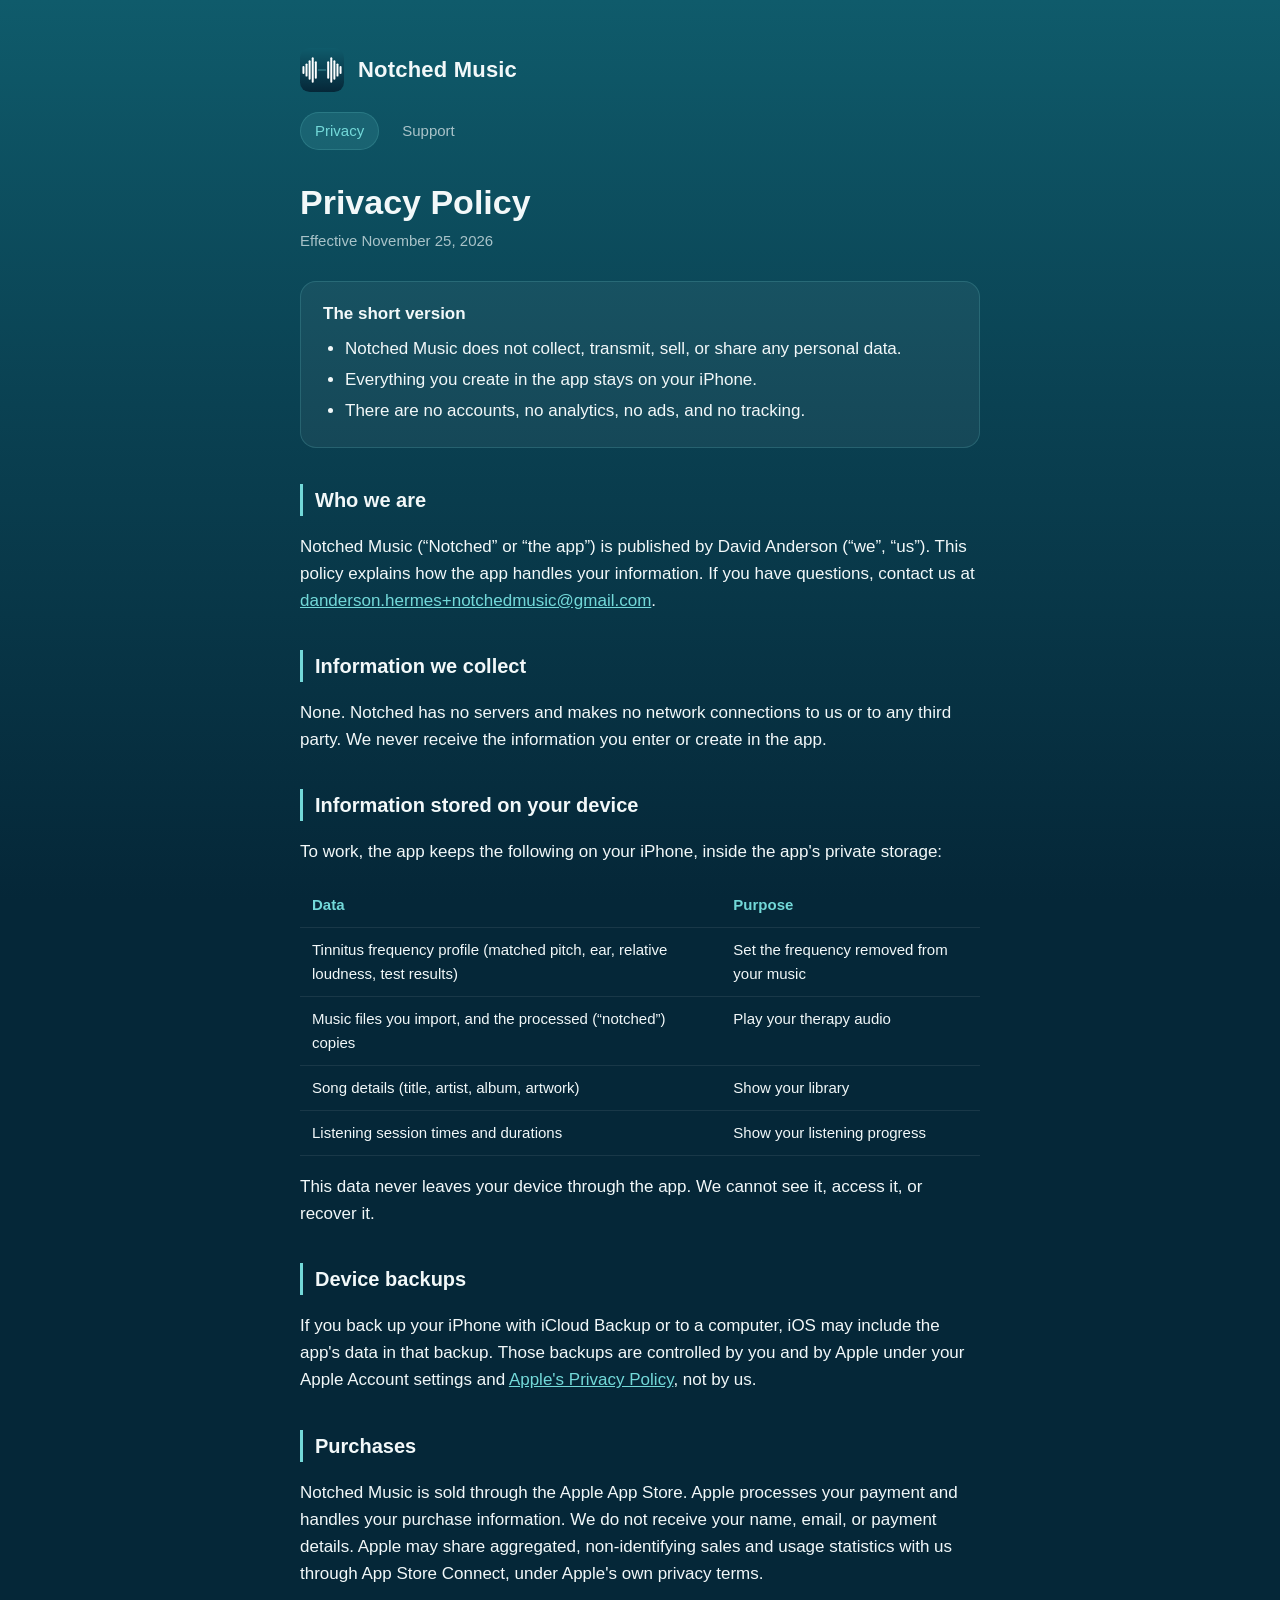
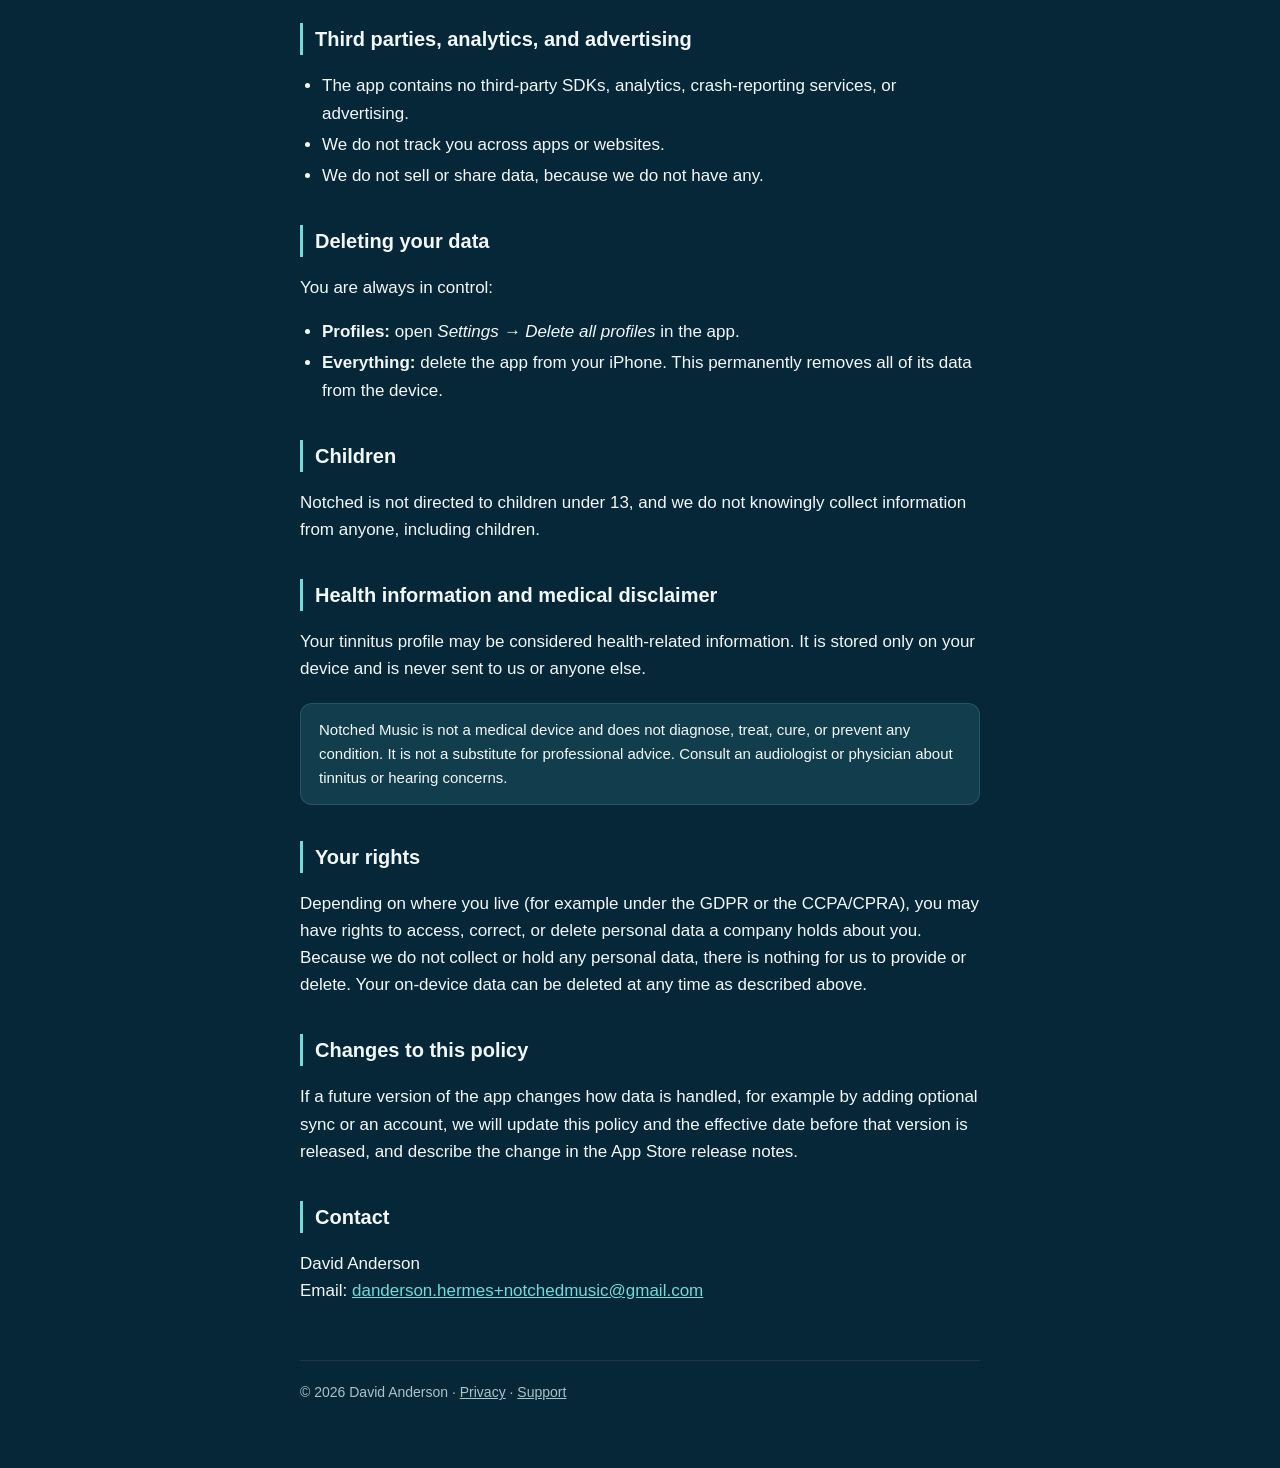
==== privacy.html @ 1ba59d63 "Add Notched Music privacy policy and support pages Co-Authored-By: Claude Opus 5.5 <noreply@anthropi" ====
<!doctype html>
<html lang="en">
<head>
  <meta charset="utf-8">
  <meta name="viewport" content="width=device-width, initial-scale=1">
  <title>Notched Music Privacy</title>
  <meta name="description" content="Privacy policy for the Notched Music iOS app. Notched does not collect, transmit, or sell any personal data.">
  <meta name="theme-color" content="#0f5b6b">
  <link rel="icon" href="logo.svg" type="image/svg+xml">
  <link rel="stylesheet" href="style.css">
</head>
<body>
  <div class="wrap">
    <header class="brand">
      <img class="logo" src="logo.svg" alt="">
      <a class="brand-name" href="index.html">Notched Music</a>
    </header>
    <nav class="tabs" aria-label="Pages">
      <a href="privacy.html" aria-current="page">Privacy</a>
      <a href="support.html">Support</a>
    </nav>

    <main>
      <h1>Privacy Policy</h1>
      <p class="meta">Effective November 25, 2026</p>

      <div class="summary">
        <p><strong>The short version</strong></p>
        <ul>
          <li>Notched Music does not collect, transmit, sell, or share any personal data.</li>
          <li>Everything you create in the app stays on your iPhone.</li>
          <li>There are no accounts, no analytics, no ads, and no tracking.</li>
        </ul>
      </div>

      <h2>Who we are</h2>
      <p>Notched Music (“Notched” or “the app”) is published by David Anderson (“we”, “us”). This policy explains how the app handles your information. If you have questions, contact us at <a href="mailto:danderson.hermes+notchedmusic@gmail.com">danderson.hermes+notchedmusic@gmail.com</a>.</p>

      <h2>Information we collect</h2>
      <p>None. Notched has no servers and makes no network connections to us or to any third party. We never receive the information you enter or create in the app.</p>

      <h2>Information stored on your device</h2>
      <p>To work, the app keeps the following on your iPhone, inside the app's private storage:</p>
      <table>
        <thead>
          <tr><th>Data</th><th>Purpose</th></tr>
        </thead>
        <tbody>
          <tr><td>Tinnitus frequency profile (matched pitch, ear, relative loudness, test results)</td><td>Set the frequency removed from your music</td></tr>
          <tr><td>Music files you import, and the processed (“notched”) copies</td><td>Play your therapy audio</td></tr>
          <tr><td>Song details (title, artist, album, artwork)</td><td>Show your library</td></tr>
          <tr><td>Listening session times and durations</td><td>Show your listening progress</td></tr>
        </tbody>
      </table>
      <p>This data never leaves your device through the app. We cannot see it, access it, or recover it.</p>

      <h2>Device backups</h2>
      <p>If you back up your iPhone with iCloud Backup or to a computer, iOS may include the app's data in that backup. Those backups are controlled by you and by Apple under your Apple Account settings and <a href="https://www.apple.com/legal/privacy/">Apple's Privacy Policy</a>, not by us.</p>

      <h2>Purchases</h2>
      <p>Notched Music is sold through the Apple App Store. Apple processes your payment and handles your purchase information. We do not receive your name, email, or payment details. Apple may share aggregated, non-identifying sales and usage statistics with us through App Store Connect, under Apple's own privacy terms.</p>

      <h2>Third parties, analytics, and advertising</h2>
      <ul>
        <li>The app contains no third-party SDKs, analytics, crash-reporting services, or advertising.</li>
        <li>We do not track you across apps or websites.</li>
        <li>We do not sell or share data, because we do not have any.</li>
      </ul>

      <h2>Deleting your data</h2>
      <p>You are always in control:</p>
      <ul>
        <li><strong>Profiles:</strong> open <em>Settings → Delete all profiles</em> in the app.</li>
        <li><strong>Everything:</strong> delete the app from your iPhone. This permanently removes all of its data from the device.</li>
      </ul>

      <h2>Children</h2>
      <p>Notched is not directed to children under 13, and we do not knowingly collect information from anyone, including children.</p>

      <h2>Health information and medical disclaimer</h2>
      <p>Your tinnitus profile may be considered health-related information. It is stored only on your device and is never sent to us or anyone else.</p>
      <div class="notice">Notched Music is not a medical device and does not diagnose, treat, cure, or prevent any condition. It is not a substitute for professional advice. Consult an audiologist or physician about tinnitus or hearing concerns.</div>

      <h2>Your rights</h2>
      <p>Depending on where you live (for example under the GDPR or the CCPA/CPRA), you may have rights to access, correct, or delete personal data a company holds about you. Because we do not collect or hold any personal data, there is nothing for us to provide or delete. Your on-device data can be deleted at any time as described above.</p>

      <h2>Changes to this policy</h2>
      <p>If a future version of the app changes how data is handled, for example by adding optional sync or an account, we will update this policy and the effective date before that version is released, and describe the change in the App Store release notes.</p>

      <h2>Contact</h2>
      <p>David Anderson<br>
      Email: <a href="mailto:danderson.hermes+notchedmusic@gmail.com">danderson.hermes+notchedmusic@gmail.com</a></p>
    </main>

    <footer>
      © 2026 David Anderson · <a href="privacy.html">Privacy</a> · <a href="support.html">Support</a>
    </footer>
  </div>
</body>
</html>
---- style.css ----
/* Notch: privacy & support pages. Colors sampled from the app icon. */
:root {
  --bg-top: #0f5b6b;
  --bg-mid: #0a4152;
  --bg-bottom: #052738;
  --card: rgba(255, 255, 255, 0.05);
  --card-border: rgba(115, 217, 217, 0.18);
  --text: #f2f8f9;
  --text-muted: #a9c3c9;
  --accent: #73d9d9;
  --accent-soft: rgba(115, 217, 217, 0.12);
  color-scheme: dark;
}

* { box-sizing: border-box; }

html { background: var(--bg-bottom); }

body {
  margin: 0;
  min-height: 100vh;
  background: linear-gradient(180deg, var(--bg-top) 0%, var(--bg-mid) 45%, var(--bg-bottom) 100%) fixed;
  color: var(--text);
  font: 17px/1.6 -apple-system, BlinkMacSystemFont, "SF Pro Text", "Segoe UI", Roboto, Helvetica, Arial, sans-serif;
  -webkit-font-smoothing: antialiased;
}

.wrap {
  max-width: 720px;
  margin: 0 auto;
  padding: 48px 20px 64px;
}

header.brand {
  display: flex;
  align-items: center;
  gap: 14px;
  margin-bottom: 8px;
}

.logo { width: 44px; height: 44px; flex: none; }

.brand-name {
  font-size: 22px;
  font-weight: 700;
  letter-spacing: 0.2px;
  text-decoration: none;
  color: var(--text);
}

nav.tabs {
  display: flex;
  gap: 8px;
  margin: 20px 0 32px;
}

nav.tabs a {
  padding: 6px 14px;
  border-radius: 999px;
  color: var(--text-muted);
  text-decoration: none;
  font-size: 15px;
  border: 1px solid transparent;
}

nav.tabs a:hover { color: var(--text); }

nav.tabs a[aria-current="page"] {
  color: var(--accent);
  background: var(--accent-soft);
  border-color: var(--card-border);
}

h1 {
  font-size: 34px;
  line-height: 1.2;
  margin: 0 0 6px;
}

.meta {
  color: var(--text-muted);
  font-size: 15px;
  margin: 0 0 28px;
}

h2 {
  font-size: 20px;
  margin: 36px 0 10px;
  padding-left: 12px;
  border-left: 3px solid var(--accent);
}

h3 { font-size: 17px; margin: 22px 0 6px; }

p, li { color: var(--text); }
ul { padding-left: 22px; }
li { margin: 4px 0; }

a { color: var(--accent); }

.summary {
  background: var(--card);
  border: 1px solid var(--card-border);
  border-radius: 16px;
  padding: 18px 22px;
  margin: 8px 0 8px;
}

.summary p { margin: 0 0 8px; }
.summary ul { margin: 0; }

.notice {
  background: var(--accent-soft);
  border: 1px solid var(--card-border);
  border-radius: 12px;
  padding: 14px 18px;
  margin: 20px 0;
  font-size: 15px;
}

table {
  width: 100%;
  border-collapse: collapse;
  margin: 12px 0;
  font-size: 15px;
}

th, td {
  text-align: left;
  vertical-align: top;
  padding: 10px 12px;
  border-bottom: 1px solid rgba(255, 255, 255, 0.08);
}

th { color: var(--accent); font-weight: 600; }

details {
  background: var(--card);
  border: 1px solid var(--card-border);
  border-radius: 12px;
  padding: 12px 18px;
  margin: 10px 0;
}

summary {
  cursor: pointer;
  font-weight: 600;
  list-style-position: outside;
}

details[open] summary { margin-bottom: 8px; }

.cta {
  display: inline-block;
  padding: 12px 22px;
  border-radius: 12px;
  background: var(--accent);
  color: var(--bg-bottom);
  font-weight: 700;
  text-decoration: none;
  margin: 6px 0 4px;
}

.cards {
  display: grid;
  grid-template-columns: repeat(auto-fit, minmax(240px, 1fr));
  gap: 14px;
  margin-top: 24px;
}

.cards a {
  display: block;
  background: var(--card);
  border: 1px solid var(--card-border);
  border-radius: 16px;
  padding: 20px;
  text-decoration: none;
  color: var(--text);
}

.cards a:hover { border-color: var(--accent); }
.cards strong { display: block; color: var(--accent); margin-bottom: 4px; font-size: 18px; }
.cards span { color: var(--text-muted); font-size: 15px; }

footer {
  margin-top: 56px;
  padding-top: 20px;
  border-top: 1px solid rgba(255, 255, 255, 0.08);
  color: var(--text-muted);
  font-size: 14px;
}

footer a { color: var(--text-muted); }

@media (max-width: 520px) {
  .wrap { padding: 32px 16px 48px; }
  h1 { font-size: 28px; }
  th, td { padding: 8px 6px; }
}
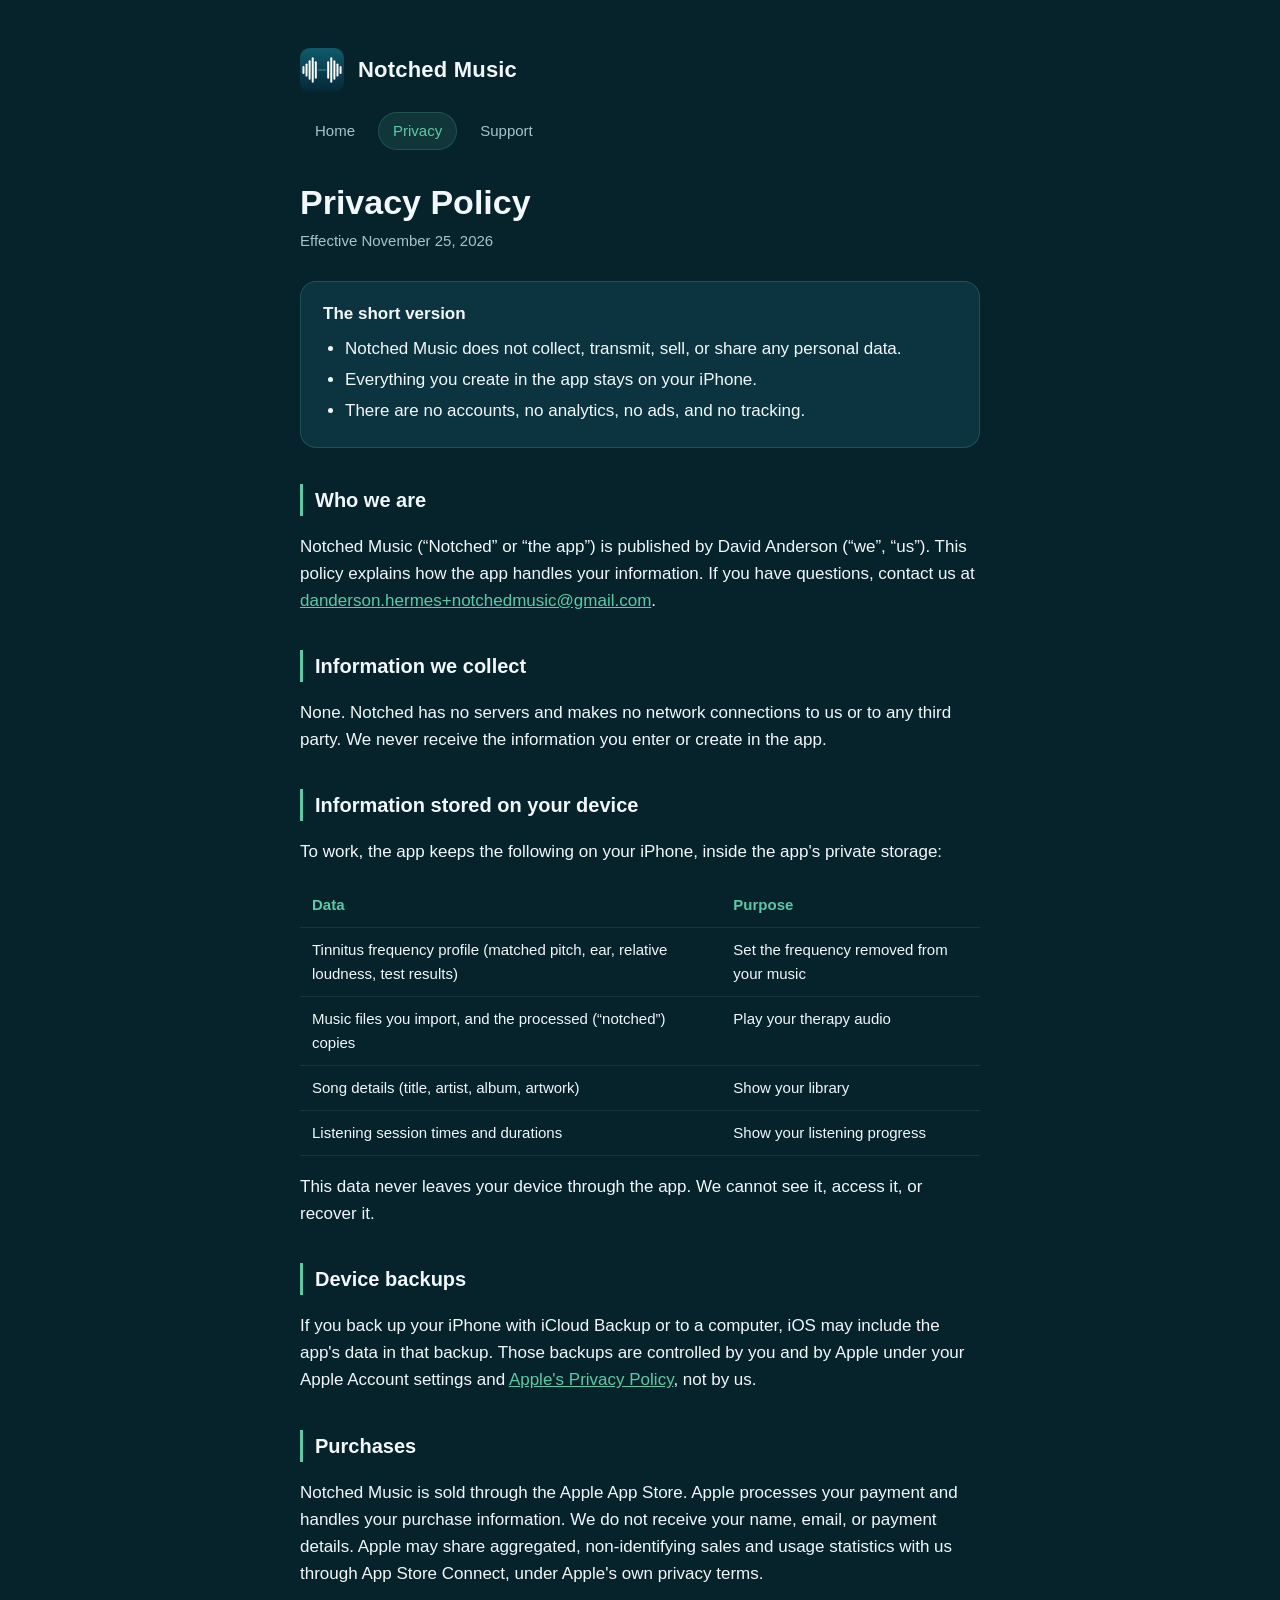
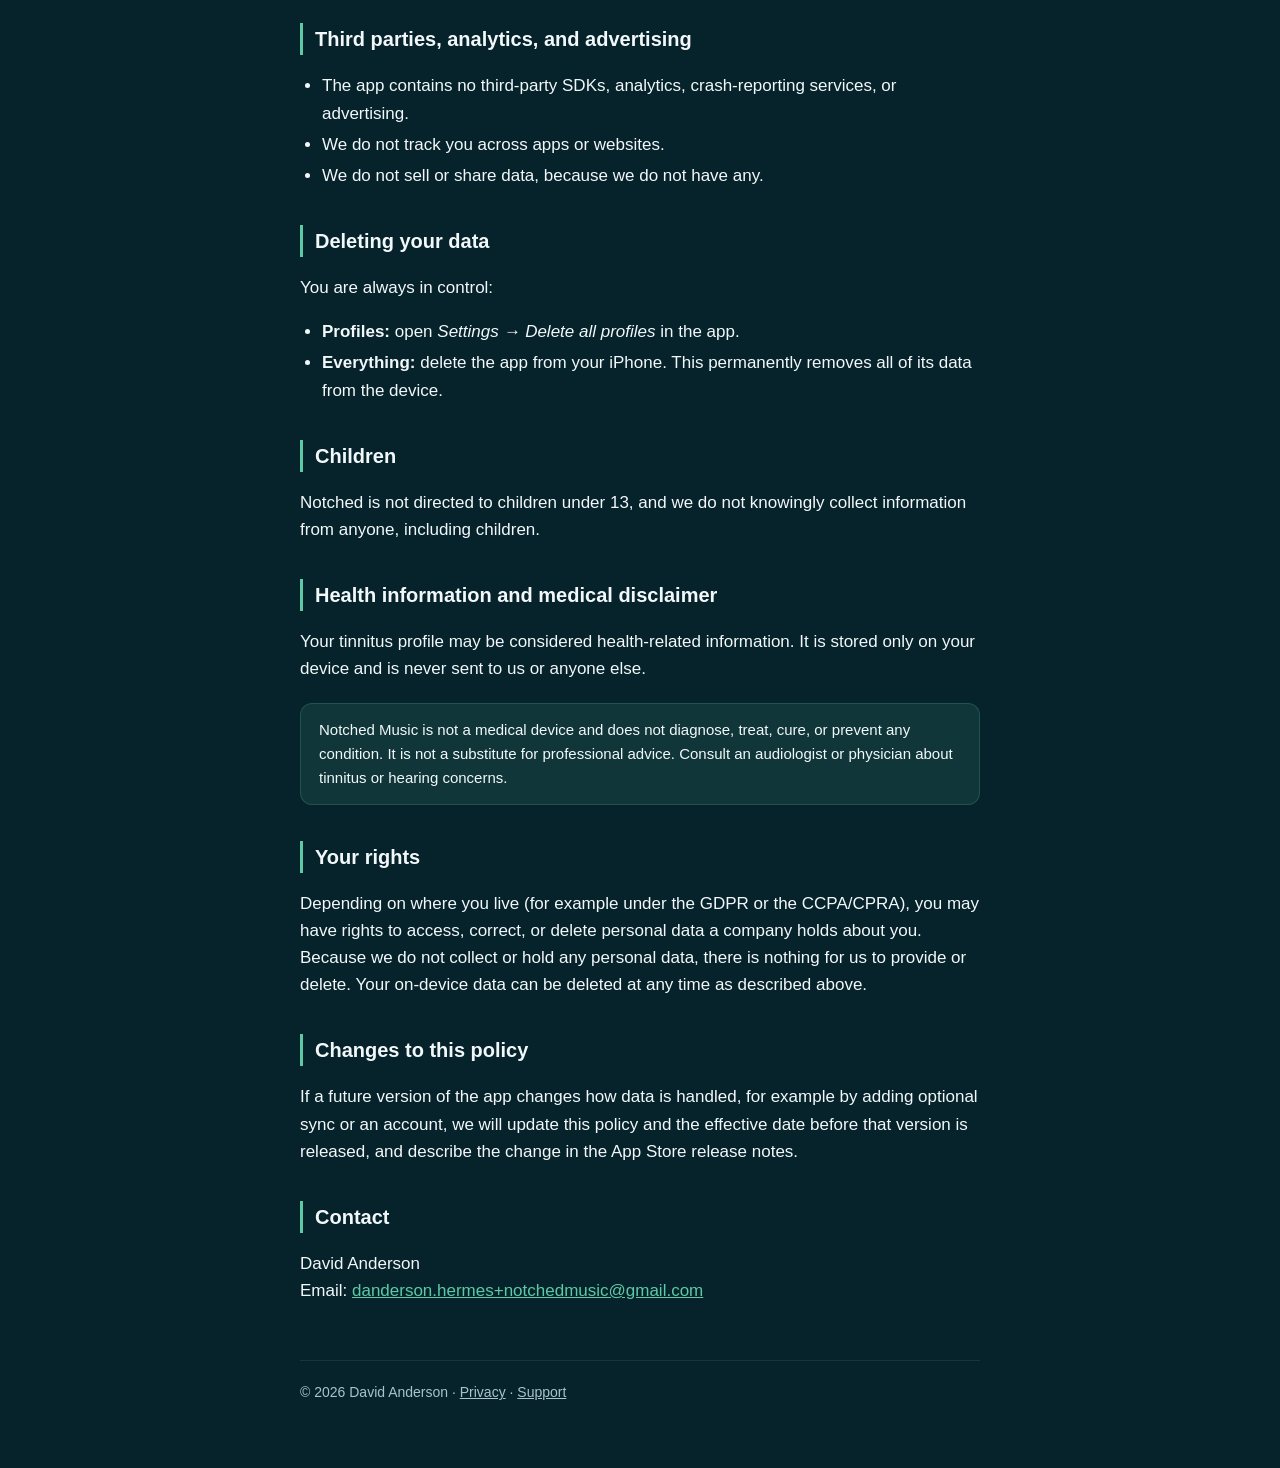
==== commit 76d6c33f: "Add How it works and About the science to home page Science content mirrors the app's About the scie" ====
--- a/privacy.html
+++ b/privacy.html
@@ -5,7 +5,7 @@
   <meta name="viewport" content="width=device-width, initial-scale=1">
   <title>Notched Music Privacy</title>
   <meta name="description" content="Privacy policy for the Notched Music iOS app. Notched does not collect, transmit, or sell any personal data.">
-  <meta name="theme-color" content="#0f5b6b">
+  <meta name="theme-color" content="#06222b">
   <link rel="icon" href="logo.svg" type="image/svg+xml">
   <link rel="stylesheet" href="style.css">
 </head>
@@ -16,6 +16,7 @@
       <a class="brand-name" href="index.html">Notched Music</a>
     </header>
     <nav class="tabs" aria-label="Pages">
+      <a href="index.html">Home</a>
       <a href="privacy.html" aria-current="page">Privacy</a>
       <a href="support.html">Support</a>
     </nav>
--- a/style.css
+++ b/style.css
@@ -1,25 +1,25 @@
 /* Notch: privacy & support pages. Colors sampled from the app icon. */
 :root {
-  --bg-top: #0f5b6b;
-  --bg-mid: #0a4152;
-  --bg-bottom: #052738;
-  --card: rgba(255, 255, 255, 0.05);
-  --card-border: rgba(115, 217, 217, 0.18);
+  /* Matches NotchApp/App/Theme.swift ("Deep teal"). */
+  --bg: #06222b;
+  --surface: #0c3440;
+  --card-border: rgba(93, 202, 165, 0.20);
   --text: #f2f8f9;
   --text-muted: #a9c3c9;
-  --accent: #73d9d9;
-  --accent-soft: rgba(115, 217, 217, 0.12);
+  --accent: #5dcaa5;
+  --on-accent: #04342c;
+  --accent-soft: rgba(93, 202, 165, 0.12);
   color-scheme: dark;
 }
 
 * { box-sizing: border-box; }
 
-html { background: var(--bg-bottom); }
+html { background: var(--bg); }
 
 body {
   margin: 0;
   min-height: 100vh;
-  background: linear-gradient(180deg, var(--bg-top) 0%, var(--bg-mid) 45%, var(--bg-bottom) 100%) fixed;
+  background: var(--bg);
   color: var(--text);
   font: 17px/1.6 -apple-system, BlinkMacSystemFont, "SF Pro Text", "Segoe UI", Roboto, Helvetica, Arial, sans-serif;
   -webkit-font-smoothing: antialiased;
@@ -99,7 +99,7 @@
 a { color: var(--accent); }
 
 .summary {
-  background: var(--card);
+  background: var(--surface);
   border: 1px solid var(--card-border);
   border-radius: 16px;
   padding: 18px 22px;
@@ -135,7 +135,7 @@
 th { color: var(--accent); font-weight: 600; }
 
 details {
-  background: var(--card);
+  background: var(--surface);
   border: 1px solid var(--card-border);
   border-radius: 12px;
   padding: 12px 18px;
@@ -155,7 +155,7 @@
   padding: 12px 22px;
   border-radius: 12px;
   background: var(--accent);
-  color: var(--bg-bottom);
+  color: var(--on-accent);
   font-weight: 700;
   text-decoration: none;
   margin: 6px 0 4px;
@@ -170,7 +170,7 @@
 
 .cards a {
   display: block;
-  background: var(--card);
+  background: var(--surface);
   border: 1px solid var(--card-border);
   border-radius: 16px;
   padding: 20px;
@@ -197,3 +197,73 @@
   h1 { font-size: 28px; }
   th, td { padding: 8px 6px; }
 }
+
+ol.steps {
+  padding-left: 0;
+  list-style: none;
+  counter-reset: step;
+}
+
+ol.steps li {
+  counter-increment: step;
+  position: relative;
+  padding: 0 0 0 44px;
+  margin: 14px 0;
+}
+
+ol.steps li::before {
+  content: counter(step);
+  position: absolute;
+  left: 0;
+  top: 0;
+  width: 30px;
+  height: 30px;
+  border-radius: 50%;
+  background: var(--accent);
+  color: var(--on-accent);
+  font-weight: 700;
+  font-size: 15px;
+  display: flex;
+  align-items: center;
+  justify-content: center;
+}
+
+.studies {
+  display: grid;
+  grid-template-columns: repeat(auto-fit, minmax(280px, 1fr));
+  gap: 12px;
+  margin: 12px 0 6px;
+}
+
+.study {
+  background: var(--surface);
+  border: 1px solid var(--card-border);
+  border-radius: 14px;
+  padding: 16px 18px;
+}
+
+.study > a {
+  font-weight: 700;
+  font-size: 17px;
+  text-decoration: none;
+}
+
+.study > a::after { content: " \2197"; font-size: 14px; }
+.study > a:hover { text-decoration: underline; }
+
+.study .cite {
+  display: block;
+  color: var(--text-muted);
+  font-size: 13px;
+  margin: 2px 0 8px;
+}
+
+.study p { margin: 0 0 8px; font-size: 15px; }
+
+.study .caveat {
+  color: var(--text-muted);
+  font-style: italic;
+  margin: 0;
+}
+
+.footnote { color: var(--text-muted); font-size: 14px; }
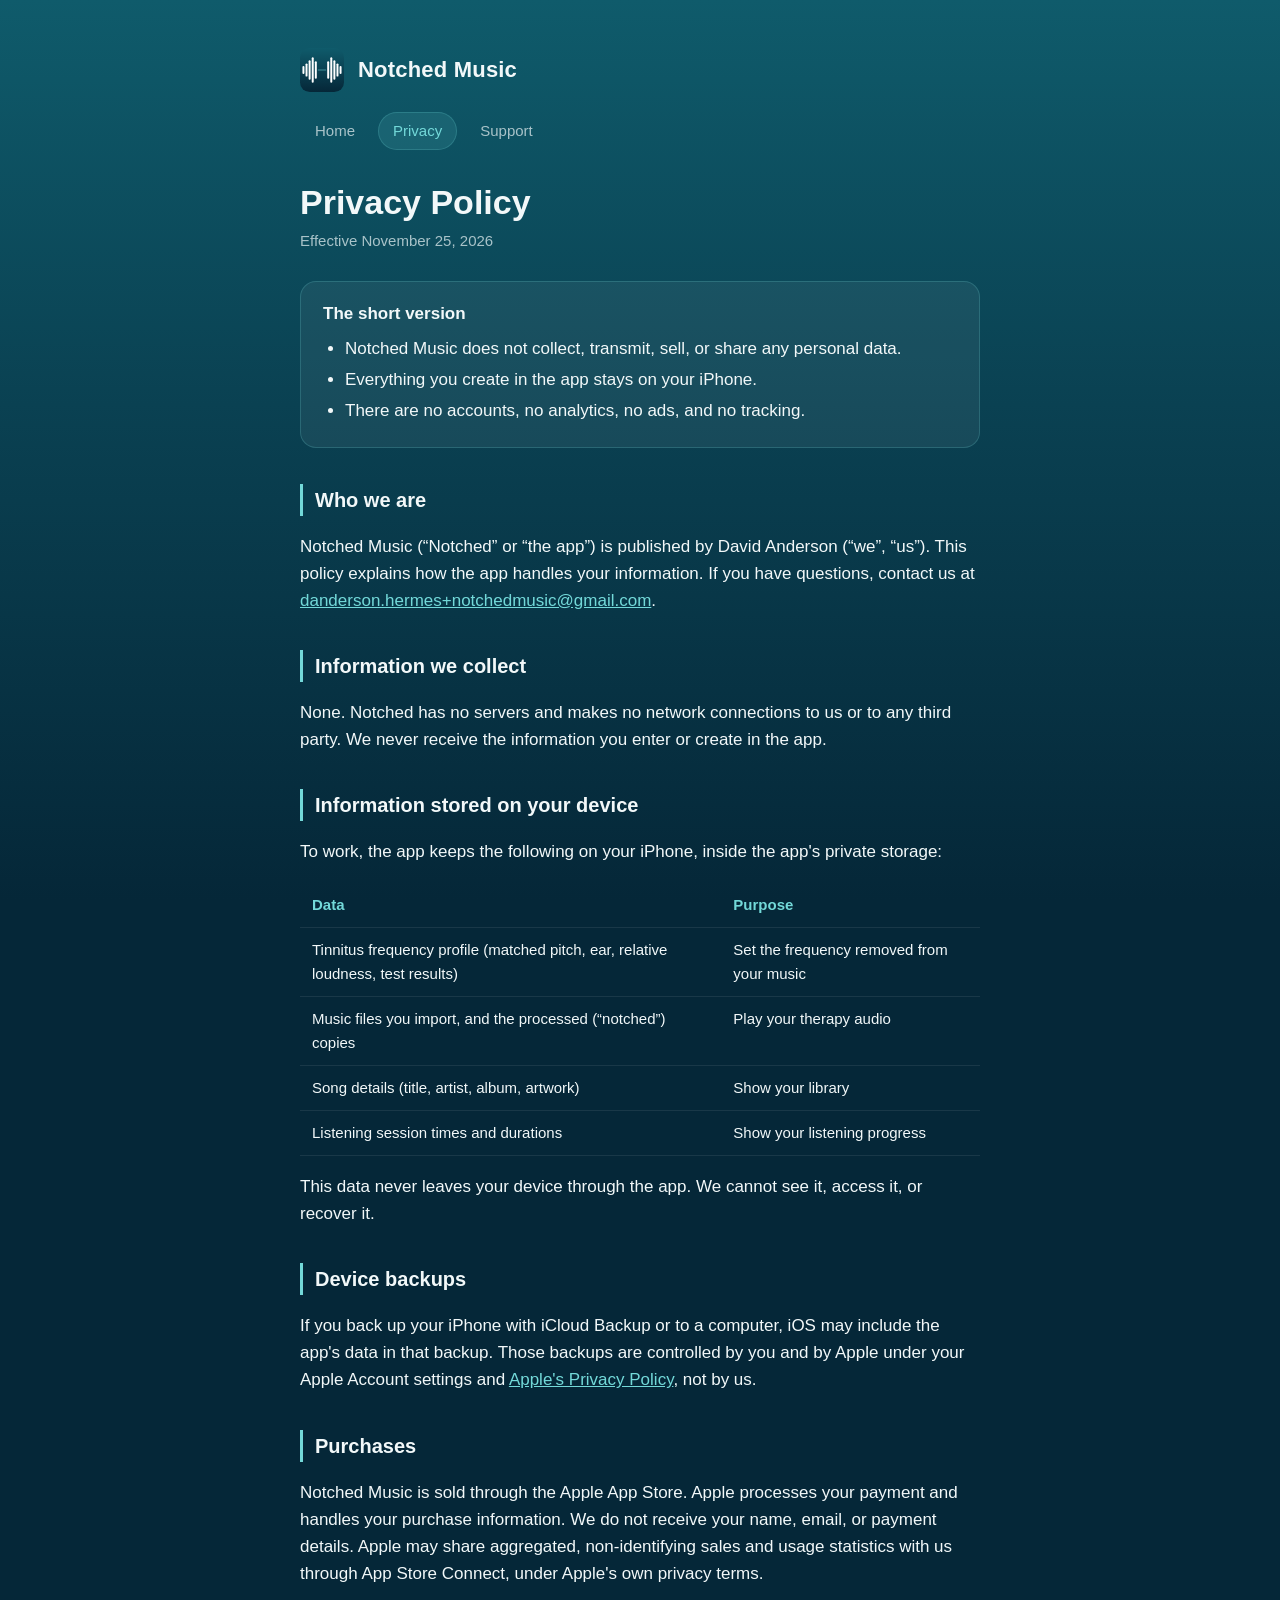
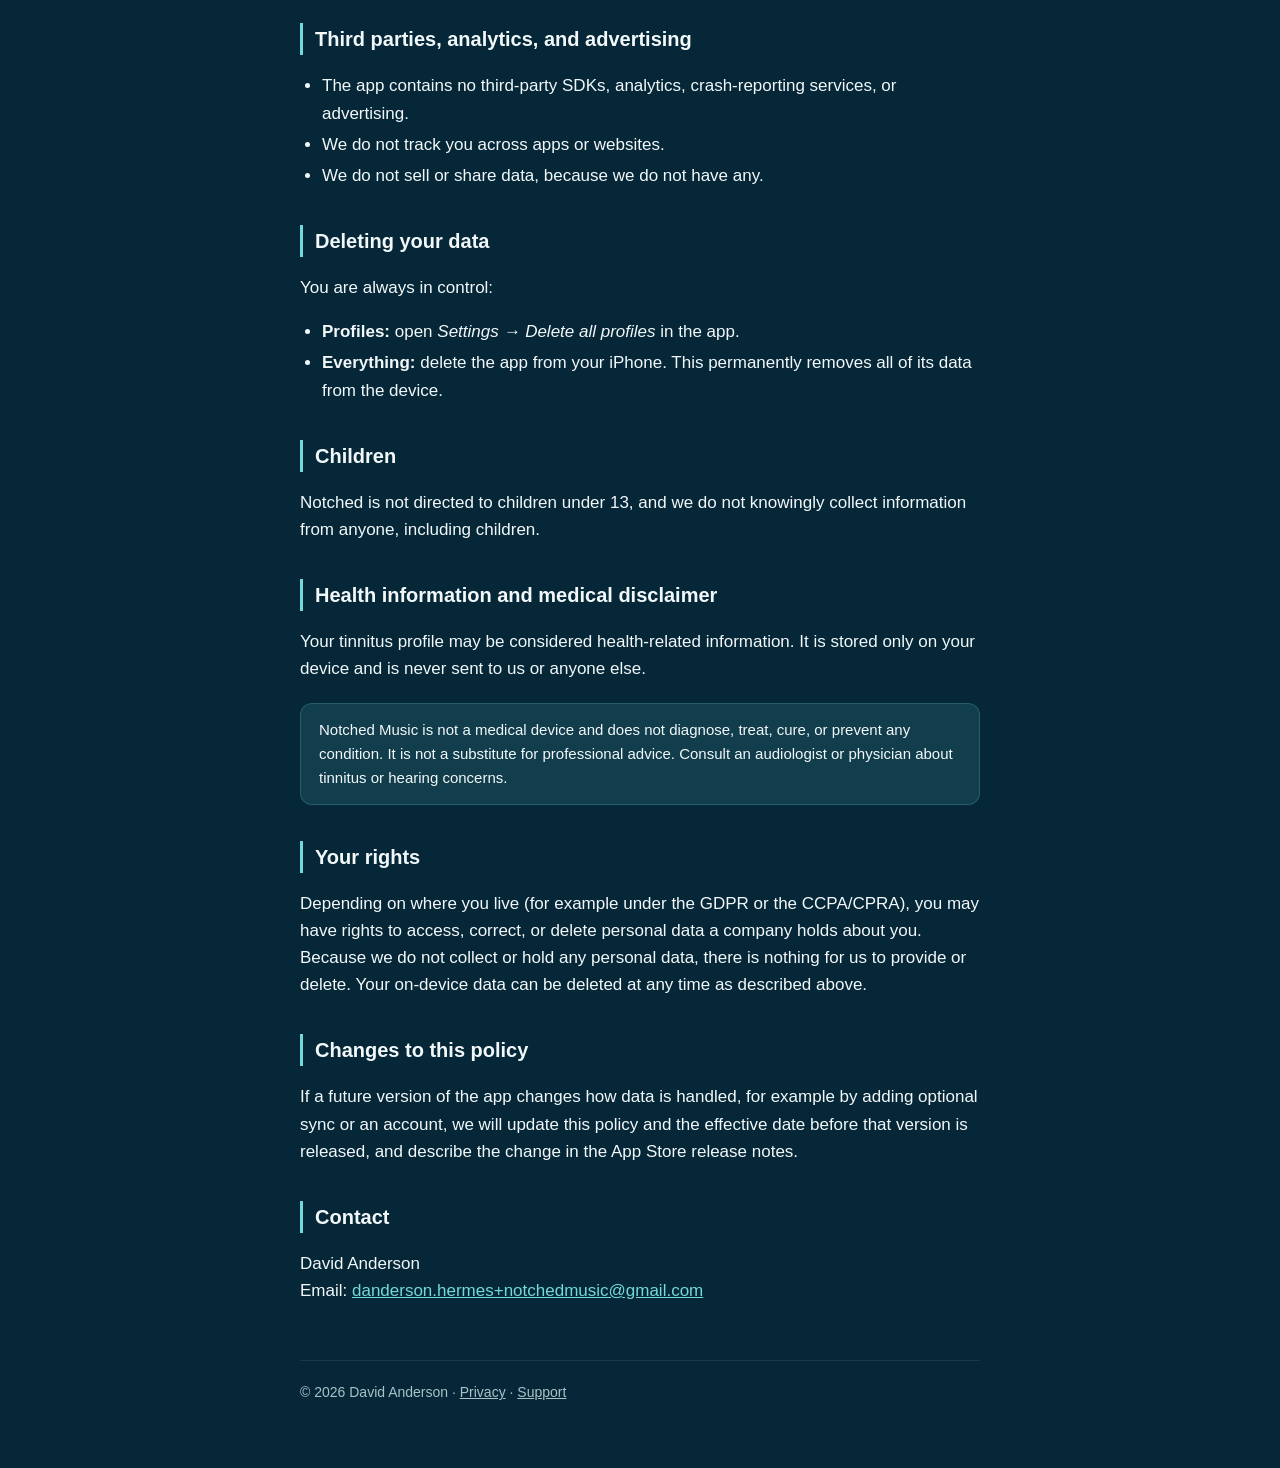
==== commit c9245a39: "Restore icon teal palette (gradient #0f5b6b to #052738, accent #73d9d9) Co-Authored-By: Claude Opus " ====
--- a/privacy.html
+++ b/privacy.html
@@ -5,9 +5,9 @@
   <meta name="viewport" content="width=device-width, initial-scale=1">
   <title>Notched Music Privacy</title>
   <meta name="description" content="Privacy policy for the Notched Music iOS app. Notched does not collect, transmit, or sell any personal data.">
-  <meta name="theme-color" content="#06222b">
+  <meta name="theme-color" content="#0f5b6b">
   <link rel="icon" href="logo.svg" type="image/svg+xml">
-  <link rel="stylesheet" href="style.css">
+  <link rel="stylesheet" href="style.css?v=5">
 </head>
 <body>
   <div class="wrap">
--- a/style.css
+++ b/style.css
@@ -1,25 +1,28 @@
 /* Notch: privacy & support pages. Colors sampled from the app icon. */
 :root {
-  /* Matches NotchApp/App/Theme.swift ("Deep teal"). */
-  --bg: #06222b;
-  --surface: #0c3440;
-  --card-border: rgba(93, 202, 165, 0.20);
+  /* Teal palette sampled from the app icon. */
+  --bg-top: #0f5b6b;
+  --bg-mid: #0a4152;
+  --bg-bottom: #052738;
+  --surface: rgba(255, 255, 255, 0.06);
+  --surface-hover: rgba(255, 255, 255, 0.10);
+  --card-border: rgba(115, 217, 217, 0.20);
   --text: #f2f8f9;
   --text-muted: #a9c3c9;
-  --accent: #5dcaa5;
-  --on-accent: #04342c;
-  --accent-soft: rgba(93, 202, 165, 0.12);
+  --accent: #73d9d9;
+  --on-accent: #052738;
+  --accent-soft: rgba(115, 217, 217, 0.12);
   color-scheme: dark;
 }
 
 * { box-sizing: border-box; }
 
-html { background: var(--bg); }
+html { background: var(--bg-bottom); }
 
 body {
   margin: 0;
   min-height: 100vh;
-  background: var(--bg);
+  background: linear-gradient(180deg, var(--bg-top) 0%, var(--bg-mid) 45%, var(--bg-bottom) 100%) fixed;
   color: var(--text);
   font: 17px/1.6 -apple-system, BlinkMacSystemFont, "SF Pro Text", "Segoe UI", Roboto, Helvetica, Arial, sans-serif;
   -webkit-font-smoothing: antialiased;
@@ -191,6 +194,18 @@
 }
 
 footer a { color: var(--text-muted); }
+
+p.pricing {
+  display: inline-block;
+  margin: -14px 0 8px;
+  padding: 6px 14px;
+  border-radius: 14px;
+  background: var(--accent-soft);
+  border: 1px solid var(--card-border);
+  color: var(--accent);
+  font-size: 15px;
+  font-weight: 600;
+}
 
 @media (max-width: 520px) {
   .wrap { padding: 32px 16px 48px; }
@@ -267,3 +282,52 @@
 }
 
 .footnote { color: var(--text-muted); font-size: 14px; }
+
+/* Collapsible "About the science" section: closed by default, opens in place. */
+details.section-toggle {
+  background: none;
+  border: none;
+  padding: 0;
+  margin: 36px 0 0;
+}
+
+details.section-toggle > summary {
+  list-style: none;
+  position: relative;
+  padding: 14px 16px 14px 44px;
+  border-left: 3px solid var(--accent);
+  border-radius: 0 12px 12px 0;
+  background: var(--surface);
+  cursor: pointer;
+  margin: 0;
+}
+
+details.section-toggle > summary::-webkit-details-marker { display: none; }
+details.section-toggle > summary::marker { content: ""; }
+
+/* Small white arrow, with space to its left; points right when closed, down when open. */
+details.section-toggle > summary::before {
+  content: "";
+  position: absolute;
+  left: 18px;
+  top: 22px;
+  border-style: solid;
+  border-width: 6px 0 6px 10px;
+  border-color: transparent transparent transparent var(--text);
+  transition: transform 0.2s ease;
+}
+
+details.section-toggle[open] > summary::before { transform: rotate(90deg); }
+
+details.section-toggle > summary:hover { background: var(--surface-hover); }
+details.section-toggle > summary:focus-visible { outline: 2px solid var(--accent); outline-offset: 2px; }
+details.section-toggle[open] > summary { margin-bottom: 8px; }
+
+.toggle-title { display: block; font-size: 20px; font-weight: 700; }
+.toggle-sub { display: block; color: var(--text-muted); font-size: 14px; font-weight: 400; }
+
+.toggle-body { padding-top: 4px; }
+
+@media (prefers-reduced-motion: reduce) {
+  details.section-toggle > summary::before { transition: none; }
+}
